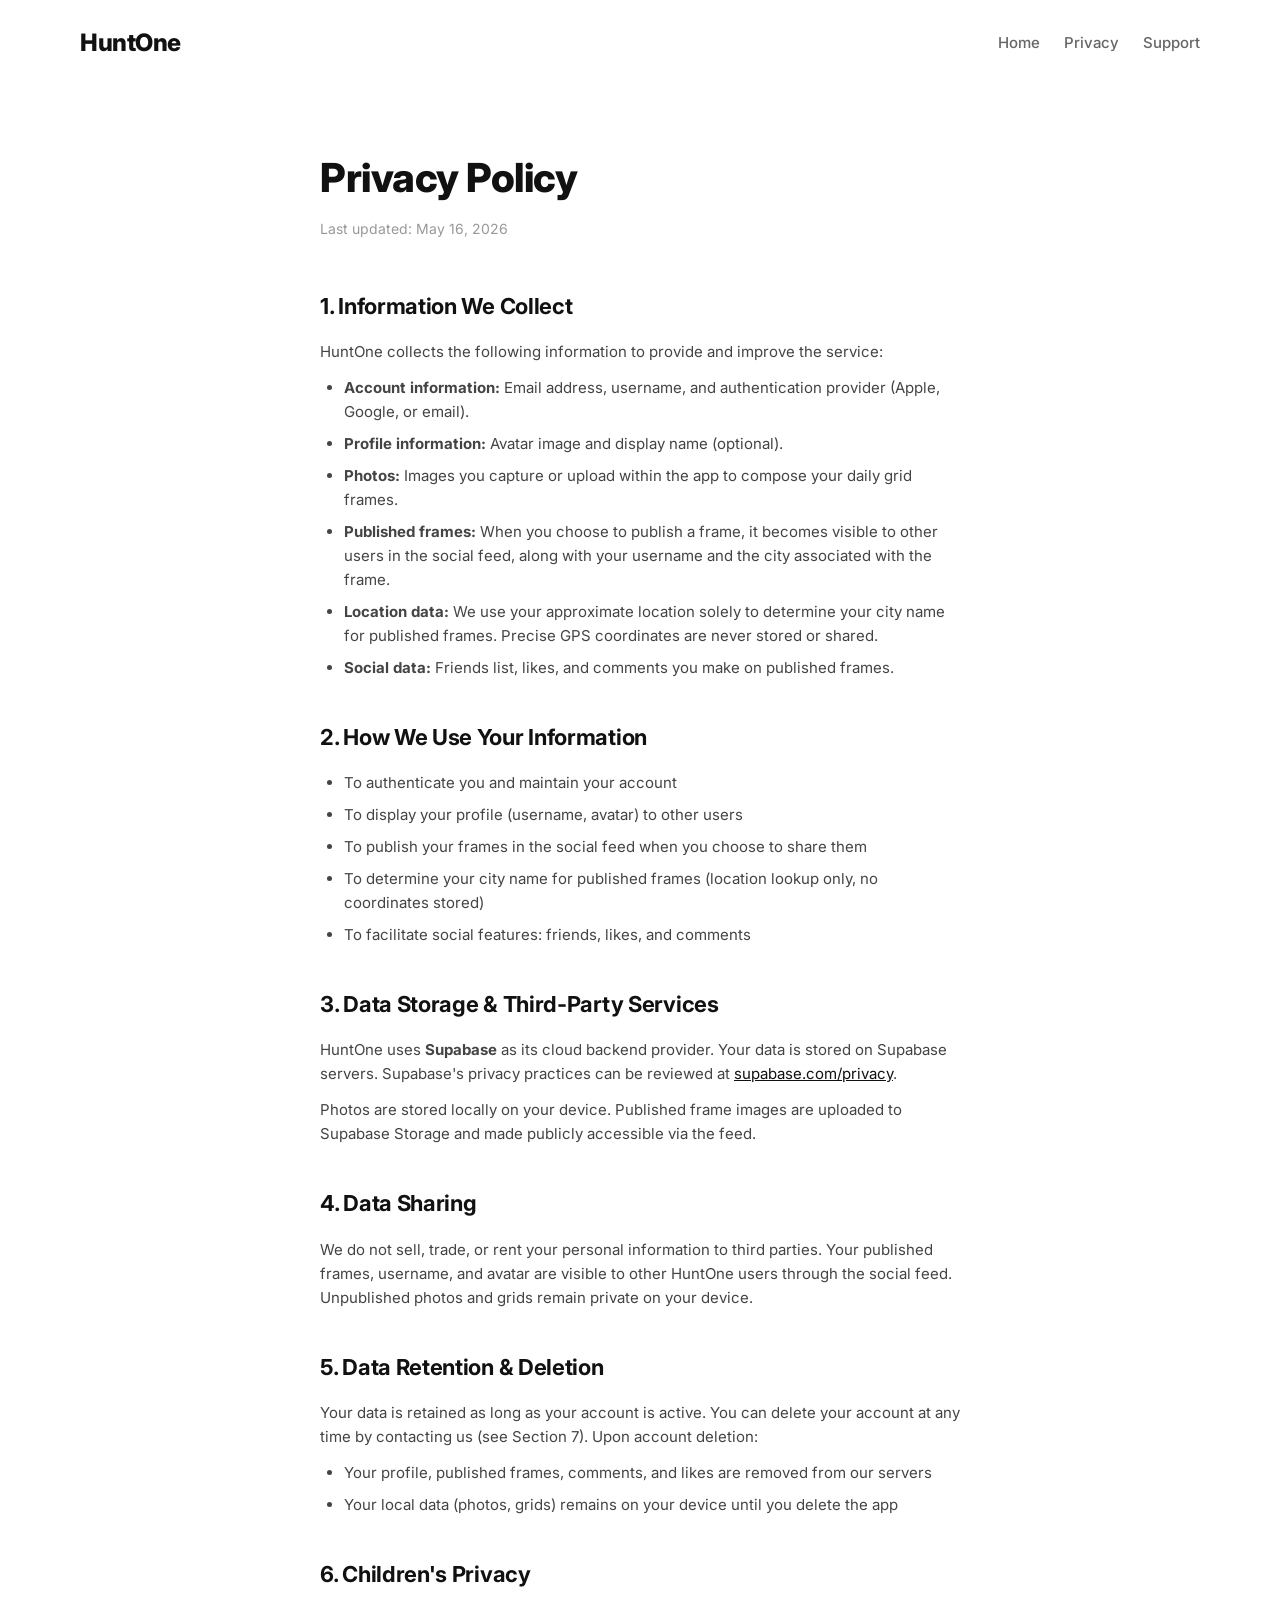
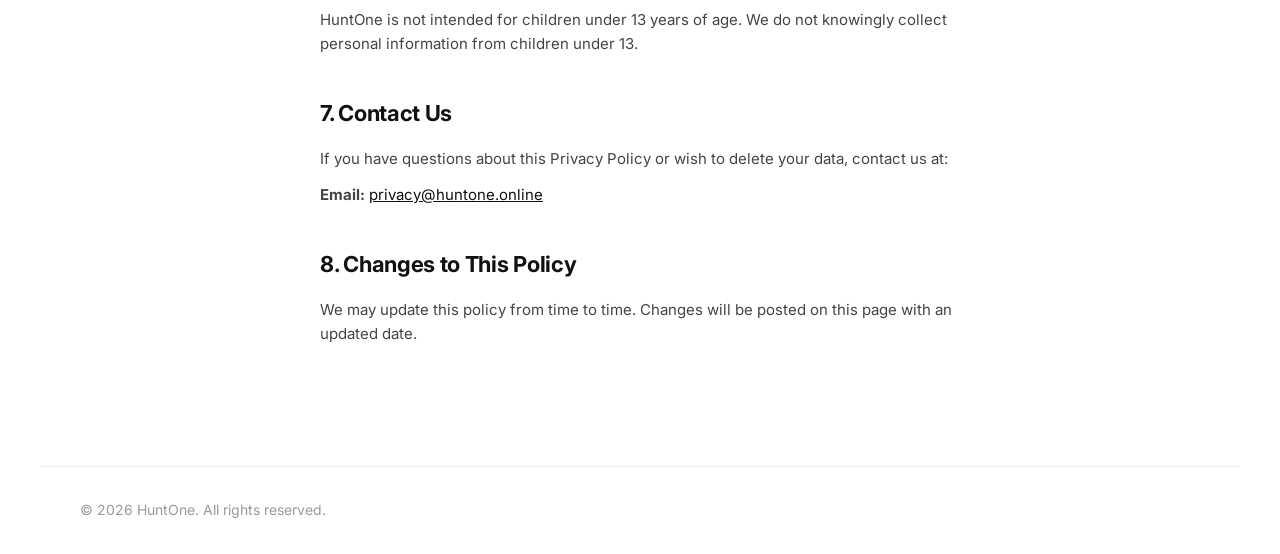
==== privacy.html @ af9b0dea "Initial website: landing page, privacy policy, support pages" ====
<!DOCTYPE html>
<html lang="en">
<head>
    <meta charset="UTF-8">
    <meta name="viewport" content="width=device-width, initial-scale=1.0">
    <title>Privacy Policy — HuntOne</title>
    <meta name="description" content="HuntOne privacy policy. Learn how we handle your data.">
    <link rel="stylesheet" href="style.css">
    <link href="https://fonts.googleapis.com/css2?family=Inter:wght@400;500;600;700;800&display=swap" rel="stylesheet">
</head>
<body>
    <nav>
        <a href="/" class="logo">HuntOne</a>
        <div class="nav-links">
            <a href="/">Home</a>
            <a href="/privacy">Privacy</a>
            <a href="/support">Support</a>
        </div>
    </nav>

    <main class="legal-page">
        <h1>Privacy Policy</h1>
        <p class="last-updated">Last updated: May 16, 2026</p>

        <section>
            <h2>1. Information We Collect</h2>
            <p>HuntOne collects the following information to provide and improve the service:</p>
            <ul>
                <li><strong>Account information:</strong> Email address, username, and authentication provider (Apple, Google, or email).</li>
                <li><strong>Profile information:</strong> Avatar image and display name (optional).</li>
                <li><strong>Photos:</strong> Images you capture or upload within the app to compose your daily grid frames.</li>
                <li><strong>Published frames:</strong> When you choose to publish a frame, it becomes visible to other users in the social feed, along with your username and the city associated with the frame.</li>
                <li><strong>Location data:</strong> We use your approximate location solely to determine your city name for published frames. Precise GPS coordinates are never stored or shared.</li>
                <li><strong>Social data:</strong> Friends list, likes, and comments you make on published frames.</li>
            </ul>
        </section>

        <section>
            <h2>2. How We Use Your Information</h2>
            <ul>
                <li>To authenticate you and maintain your account</li>
                <li>To display your profile (username, avatar) to other users</li>
                <li>To publish your frames in the social feed when you choose to share them</li>
                <li>To determine your city name for published frames (location lookup only, no coordinates stored)</li>
                <li>To facilitate social features: friends, likes, and comments</li>
            </ul>
        </section>

        <section>
            <h2>3. Data Storage & Third-Party Services</h2>
            <p>HuntOne uses <strong>Supabase</strong> as its cloud backend provider. Your data is stored on Supabase servers. Supabase's privacy practices can be reviewed at <a href="https://supabase.com/privacy" target="_blank" rel="noopener">supabase.com/privacy</a>.</p>
            <p>Photos are stored locally on your device. Published frame images are uploaded to Supabase Storage and made publicly accessible via the feed.</p>
        </section>

        <section>
            <h2>4. Data Sharing</h2>
            <p>We do not sell, trade, or rent your personal information to third parties. Your published frames, username, and avatar are visible to other HuntOne users through the social feed. Unpublished photos and grids remain private on your device.</p>
        </section>

        <section>
            <h2>5. Data Retention & Deletion</h2>
            <p>Your data is retained as long as your account is active. You can delete your account at any time by contacting us (see Section 7). Upon account deletion:</p>
            <ul>
                <li>Your profile, published frames, comments, and likes are removed from our servers</li>
                <li>Your local data (photos, grids) remains on your device until you delete the app</li>
            </ul>
        </section>

        <section>
            <h2>6. Children's Privacy</h2>
            <p>HuntOne is not intended for children under 13 years of age. We do not knowingly collect personal information from children under 13.</p>
        </section>

        <section>
            <h2>7. Contact Us</h2>
            <p>If you have questions about this Privacy Policy or wish to delete your data, contact us at:</p>
            <p><strong>Email:</strong> <a href="mailto:privacy@huntone.online">privacy@huntone.online</a></p>
        </section>

        <section>
            <h2>8. Changes to This Policy</h2>
            <p>We may update this policy from time to time. Changes will be posted on this page with an updated date.</p>
        </section>
    </main>

    <footer>
        <p>&copy; 2026 HuntOne. All rights reserved.</p>
    </footer>
</body>
</html>
---- style.css ----
* {
    margin: 0;
    padding: 0;
    box-sizing: border-box;
}

body {
    font-family: 'Inter', -apple-system, BlinkMacSystemFont, 'Segoe UI', sans-serif;
    color: #111;
    background: #fff;
    line-height: 1.6;
    -webkit-font-smoothing: antialiased;
}

/* ── Nav ─────────────────────────────── */

nav {
    display: flex;
    justify-content: space-between;
    align-items: center;
    padding: 24px 40px;
    max-width: 1200px;
    margin: 0 auto;
}

.logo {
    font-size: 24px;
    font-weight: 800;
    color: #111;
    text-decoration: none;
    letter-spacing: -0.5px;
}

.nav-links {
    display: flex;
    gap: 24px;
}

.nav-links a {
    color: #666;
    text-decoration: none;
    font-size: 15px;
    font-weight: 500;
    transition: color .15s;
}

.nav-links a:hover {
    color: #111;
}

/* ── Hero ─────────────────────────────── */

.hero {
    padding: 60px 40px 80px;
    max-width: 1200px;
    margin: 0 auto;
}

.hero-grid {
    display: grid;
    grid-template-columns: 1fr 1fr;
    gap: 60px;
    align-items: center;
}

.hero-content h1 {
    font-size: 56px;
    font-weight: 800;
    line-height: 1.1;
    letter-spacing: -1.5px;
    margin-bottom: 24px;
}

.gradient-text {
    background: linear-gradient(135deg, #E63946, #F4A261, #2A9D8F, #264653, #9B5DE5);
    background-size: 300% 300%;
    -webkit-background-clip: text;
    -webkit-text-fill-color: transparent;
    background-clip: text;
    animation: gradient-shift 6s ease infinite;
}

@keyframes gradient-shift {
    0%, 100% { background-position: 0% 50%; }
    50% { background-position: 100% 50%; }
}

.hero-subtitle {
    font-size: 18px;
    color: #555;
    max-width: 440px;
    margin-bottom: 32px;
    line-height: 1.7;
}

.hero-buttons {
    display: flex;
    gap: 16px;
}

.appstore-btn {
    display: inline-flex;
    align-items: center;
    gap: 10px;
    background: #111;
    color: #fff;
    padding: 14px 28px;
    border-radius: 12px;
    text-decoration: none;
    font-weight: 600;
    font-size: 15px;
    transition: background .2s, transform .2s;
}

.appstore-btn:hover {
    background: #333;
    transform: translateY(-1px);
}

/* ── Phone Mock ────────────────────────── */

.hero-visual {
    display: flex;
    justify-content: center;
}

.phone-frame {
    background: #111;
    border-radius: 40px;
    padding: 12px;
    box-shadow: 0 30px 60px rgba(0, 0, 0, .15);
}

.phone-screen {
    background: #fff;
    border-radius: 30px;
    padding: 32px 24px;
    width: 260px;
    aspect-ratio: 9 / 16;
    display: flex;
    flex-direction: column;
    align-items: center;
    justify-content: center;
}

.mock-grid {
    display: grid;
    grid-template-columns: repeat(3, 1fr);
    grid-template-rows: repeat(3, 1fr);
    gap: 2px;
    width: 180px;
    height: 240px;
    border-radius: 6px;
    overflow: hidden;
    margin-bottom: 16px;
}

.mock-tile {
    border-radius: 2px;
}

.mock-label {
    font-family: 'Inter', sans-serif;
    font-weight: 700;
    font-size: 14px;
    color: #E63946;
    letter-spacing: 1px;
}

/* ── How it Works ──────────────────────── */

.how-it-works {
    background: #f8f8f8;
    padding: 80px 40px;
}

.how-it-works h2,
.features h2,
.cta h2 {
    text-align: center;
    font-size: 36px;
    font-weight: 800;
    letter-spacing: -0.5px;
    margin-bottom: 56px;
}

.steps {
    display: grid;
    grid-template-columns: repeat(4, 1fr);
    gap: 32px;
    max-width: 1200px;
    margin: 0 auto;
}

.step {
    text-align: center;
}

.step-number {
    width: 48px;
    height: 48px;
    border-radius: 50%;
    background: #111;
    color: #fff;
    display: flex;
    align-items: center;
    justify-content: center;
    font-size: 20px;
    font-weight: 700;
    margin: 0 auto 20px;
}

.step h3 {
    font-size: 18px;
    font-weight: 700;
    margin-bottom: 10px;
}

.step p {
    font-size: 14px;
    color: #555;
    line-height: 1.6;
}

/* ── Features ──────────────────────────── */

.features {
    padding: 80px 40px;
    max-width: 1200px;
    margin: 0 auto;
}

.feature-list {
    display: grid;
    grid-template-columns: repeat(3, 1fr);
    gap: 40px 48px;
}

.feature {
    display: flex;
    gap: 20px;
    align-items: flex-start;
}

.feature-icon {
    font-size: 28px;
    flex-shrink: 0;
    margin-top: 2px;
}

.feature h4 {
    font-size: 16px;
    font-weight: 700;
    margin-bottom: 6px;
}

.feature p {
    font-size: 14px;
    color: #555;
}

/* ── CTA ───────────────────────────────── */

.cta {
    background: #f8f8f8;
    padding: 80px 40px;
    text-align: center;
}

.cta p {
    color: #555;
    margin-bottom: 32px;
    font-size: 16px;
}

/* ── Footer ────────────────────────────── */

footer {
    display: flex;
    justify-content: space-between;
    align-items: center;
    padding: 32px 40px;
    max-width: 1200px;
    margin: 0 auto;
    border-top: 1px solid #eee;
    font-size: 14px;
    color: #999;
}

.footer-links {
    display: flex;
    gap: 24px;
}

.footer-links a {
    color: #666;
    text-decoration: none;
    font-size: 14px;
}

.footer-links a:hover {
    color: #111;
}

/* ── Legal Pages ───────────────────────── */

.legal-page {
    max-width: 720px;
    margin: 0 auto;
    padding: 60px 40px 80px;
}

.legal-page h1 {
    font-size: 40px;
    font-weight: 800;
    letter-spacing: -0.5px;
    margin-bottom: 8px;
}

.legal-page .last-updated {
    color: #999;
    margin-bottom: 48px;
    font-size: 14px;
}

.legal-page section {
    margin-bottom: 40px;
}

.legal-page h2 {
    font-size: 22px;
    font-weight: 700;
    margin-bottom: 16px;
    letter-spacing: -0.3px;
}

.legal-page h3 {
    font-size: 17px;
    font-weight: 600;
    margin-top: 24px;
    margin-bottom: 10px;
}

.legal-page p {
    font-size: 15px;
    color: #444;
    margin-bottom: 12px;
}

.legal-page ul {
    padding-left: 24px;
    margin-bottom: 12px;
}

.legal-page li {
    font-size: 15px;
    color: #444;
    margin-bottom: 8px;
}

.legal-page a {
    color: #111;
    text-decoration: underline;
}

/* ── Responsive ────────────────────────── */

@media (max-width: 900px) {
    .hero-grid {
        grid-template-columns: 1fr;
        gap: 40px;
    }

    .hero-visual {
        order: -1;
    }

    .hero-content h1 {
        font-size: 40px;
    }

    .steps {
        grid-template-columns: repeat(2, 1fr);
    }

    .feature-list {
        grid-template-columns: 1fr 1fr;
    }

    .phone-frame {
        padding: 10px;
    }

    .phone-screen {
        width: 200px;
        padding: 24px 16px;
    }

    .mock-grid {
        width: 140px;
        height: 186px;
    }
}

@media (max-width: 600px) {
    nav {
        padding: 20px 24px;
    }

    .hero {
        padding: 40px 24px 60px;
    }

    .hero-content h1 {
        font-size: 32px;
    }

    .how-it-works,
    .features,
    .cta {
        padding: 60px 24px;
    }

    .how-it-works h2,
    .features h2,
    .cta h2 {
        font-size: 28px;
    }

    .steps {
        grid-template-columns: 1fr;
    }

    .feature-list {
        grid-template-columns: 1fr;
    }

    .legal-page {
        padding: 40px 24px 60px;
    }

    .legal-page h1 {
        font-size: 32px;
    }

    footer {
        flex-direction: column;
        gap: 16px;
        text-align: center;
        padding: 24px;
    }
}
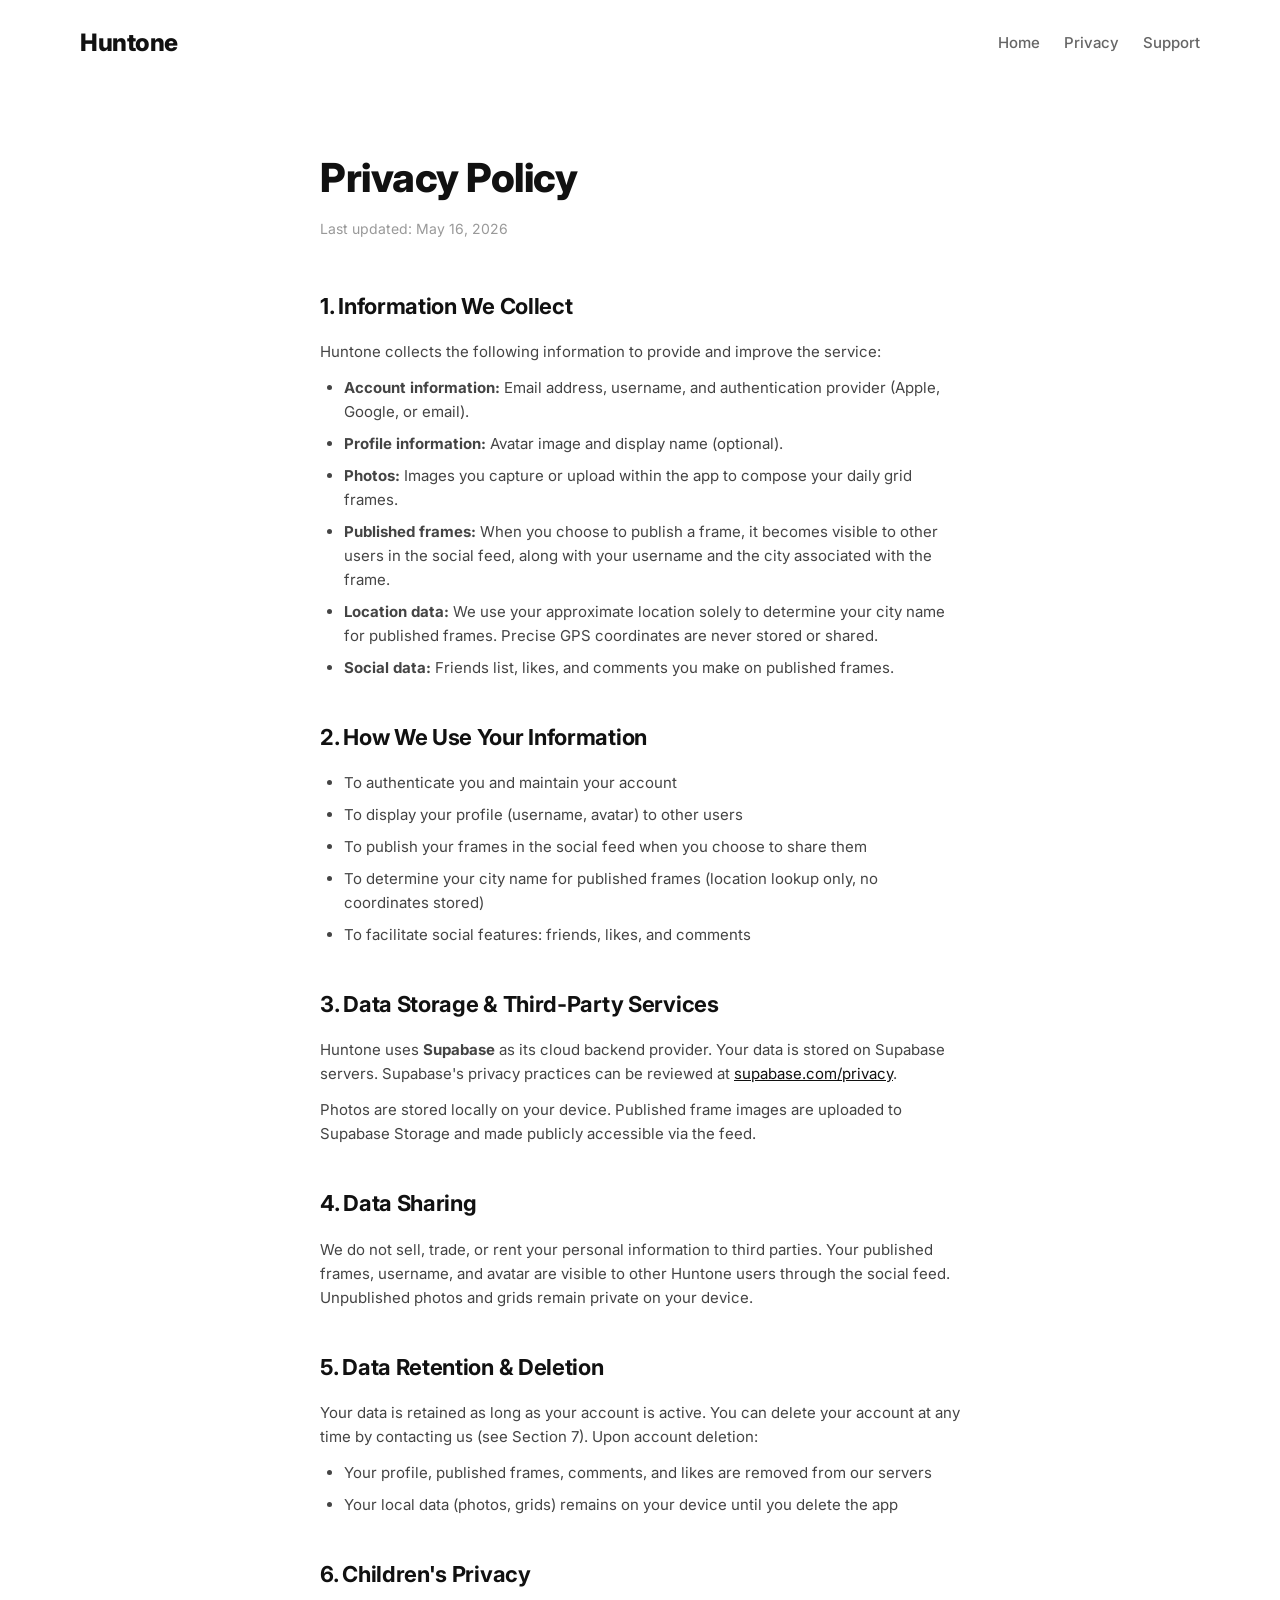
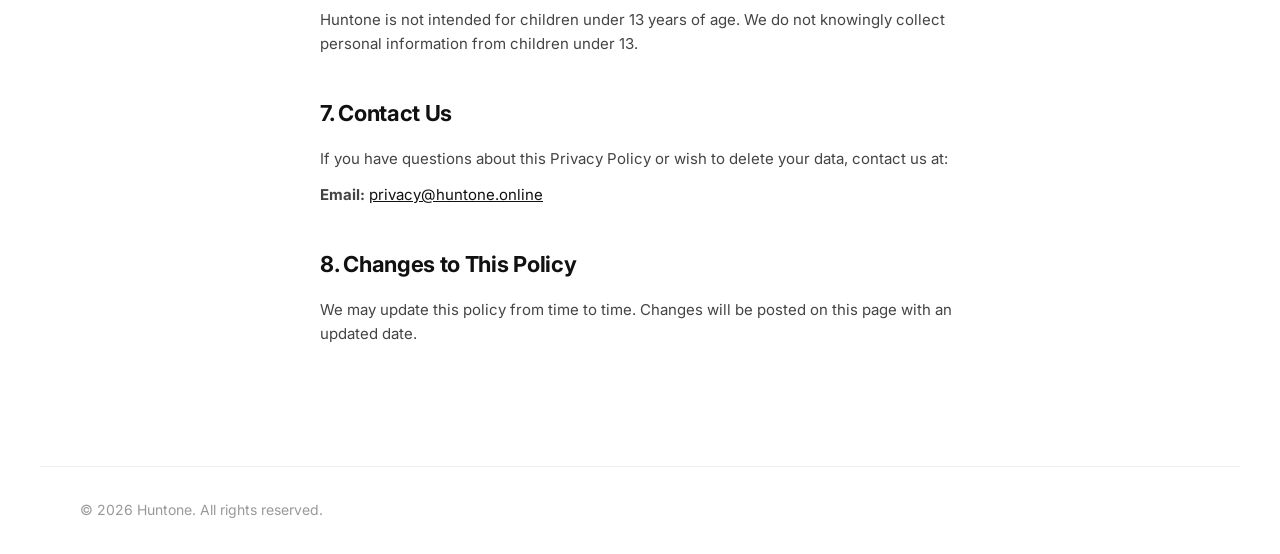
==== commit 4006e8b1: "Fix branding to Huntone, add real screenshots, screenshot carousel" ====
--- a/privacy.html
+++ b/privacy.html
@@ -3,14 +3,14 @@
 <head>
     <meta charset="UTF-8">
     <meta name="viewport" content="width=device-width, initial-scale=1.0">
-    <title>Privacy Policy — HuntOne</title>
-    <meta name="description" content="HuntOne privacy policy. Learn how we handle your data.">
+    <title>Privacy Policy — Huntone</title>
+    <meta name="description" content="Huntone privacy policy. Learn how we handle your data.">
     <link rel="stylesheet" href="style.css">
     <link href="https://fonts.googleapis.com/css2?family=Inter:wght@400;500;600;700;800&display=swap" rel="stylesheet">
 </head>
 <body>
     <nav>
-        <a href="/" class="logo">HuntOne</a>
+        <a href="/" class="logo">Huntone</a>
         <div class="nav-links">
             <a href="/">Home</a>
             <a href="/privacy">Privacy</a>
@@ -24,7 +24,7 @@
 
         <section>
             <h2>1. Information We Collect</h2>
-            <p>HuntOne collects the following information to provide and improve the service:</p>
+            <p>Huntone collects the following information to provide and improve the service:</p>
             <ul>
                 <li><strong>Account information:</strong> Email address, username, and authentication provider (Apple, Google, or email).</li>
                 <li><strong>Profile information:</strong> Avatar image and display name (optional).</li>
@@ -48,13 +48,13 @@
 
         <section>
             <h2>3. Data Storage & Third-Party Services</h2>
-            <p>HuntOne uses <strong>Supabase</strong> as its cloud backend provider. Your data is stored on Supabase servers. Supabase's privacy practices can be reviewed at <a href="https://supabase.com/privacy" target="_blank" rel="noopener">supabase.com/privacy</a>.</p>
+            <p>Huntone uses <strong>Supabase</strong> as its cloud backend provider. Your data is stored on Supabase servers. Supabase's privacy practices can be reviewed at <a href="https://supabase.com/privacy" target="_blank" rel="noopener">supabase.com/privacy</a>.</p>
             <p>Photos are stored locally on your device. Published frame images are uploaded to Supabase Storage and made publicly accessible via the feed.</p>
         </section>
 
         <section>
             <h2>4. Data Sharing</h2>
-            <p>We do not sell, trade, or rent your personal information to third parties. Your published frames, username, and avatar are visible to other HuntOne users through the social feed. Unpublished photos and grids remain private on your device.</p>
+            <p>We do not sell, trade, or rent your personal information to third parties. Your published frames, username, and avatar are visible to other Huntone users through the social feed. Unpublished photos and grids remain private on your device.</p>
         </section>
 
         <section>
@@ -68,7 +68,7 @@
 
         <section>
             <h2>6. Children's Privacy</h2>
-            <p>HuntOne is not intended for children under 13 years of age. We do not knowingly collect personal information from children under 13.</p>
+            <p>Huntone is not intended for children under 13 years of age. We do not knowingly collect personal information from children under 13.</p>
         </section>
 
         <section>
@@ -84,7 +84,7 @@
     </main>
 
     <footer>
-        <p>&copy; 2026 HuntOne. All rights reserved.</p>
+        <p>&copy; 2026 Huntone. All rights reserved.</p>
     </footer>
 </body>
 </html>
--- a/style.css
+++ b/style.css
@@ -127,44 +127,55 @@
 .phone-frame {
     background: #111;
     border-radius: 40px;
-    padding: 12px;
+    padding: 10px;
     box-shadow: 0 30px 60px rgba(0, 0, 0, .15);
-}
-
-.phone-screen {
-    background: #fff;
-    border-radius: 30px;
-    padding: 32px 24px;
-    width: 260px;
-    aspect-ratio: 9 / 16;
-    display: flex;
-    flex-direction: column;
-    align-items: center;
-    justify-content: center;
-}
-
-.mock-grid {
-    display: grid;
-    grid-template-columns: repeat(3, 1fr);
-    grid-template-rows: repeat(3, 1fr);
-    gap: 2px;
-    width: 180px;
-    height: 240px;
-    border-radius: 6px;
-    overflow: hidden;
-    margin-bottom: 16px;
-}
-
-.mock-tile {
-    border-radius: 2px;
-}
-
-.mock-label {
-    font-family: 'Inter', sans-serif;
-    font-weight: 700;
-    font-size: 14px;
-    color: #E63946;
-    letter-spacing: 1px;
+    width: 280px;
+}
+
+.phone-screenshot {
+    display: block;
+    width: 100%;
+    border-radius: 32px;
+}
+
+/* ── Screenshots Carousel ──────────────── */
+
+    .screenshots {
+        padding: 60px 24px;
+    }
+
+    .screenshot-item {
+        width: 200px;
+    }
+
+.screenshots h2 {
+    text-align: center;
+    font-size: 36px;
+    font-weight: 800;
+    letter-spacing: -0.5px;
+    margin-bottom: 56px;
+}
+
+.screenshot-carousel {
+    display: flex;
+    gap: 24px;
+    overflow-x: auto;
+    -webkit-overflow-scrolling: touch;
+    scroll-snap-type: x mandatory;
+    padding-bottom: 16px;
+}
+
+.screenshot-item {
+    flex-shrink: 0;
+    scroll-snap-align: start;
+    width: 240px;
+}
+
+.screenshot-item img {
+    display: block;
+    width: 100%;
+    border-radius: 16px;
+    box-shadow: 0 8px 30px rgba(0, 0, 0, .1);
 }
 
 /* ── How it Works ──────────────────────── */
@@ -388,17 +399,13 @@
     }
 
     .phone-frame {
-        padding: 10px;
-    }
-
-    .phone-screen {
-        width: 200px;
-        padding: 24px 16px;
-    }
-
-    .mock-grid {
-        width: 140px;
-        height: 186px;
+        width: 220px;
+        padding: 8px;
+        border-radius: 32px;
+    }
+
+    .phone-screenshot {
+        border-radius: 26px;
     }
 }
 
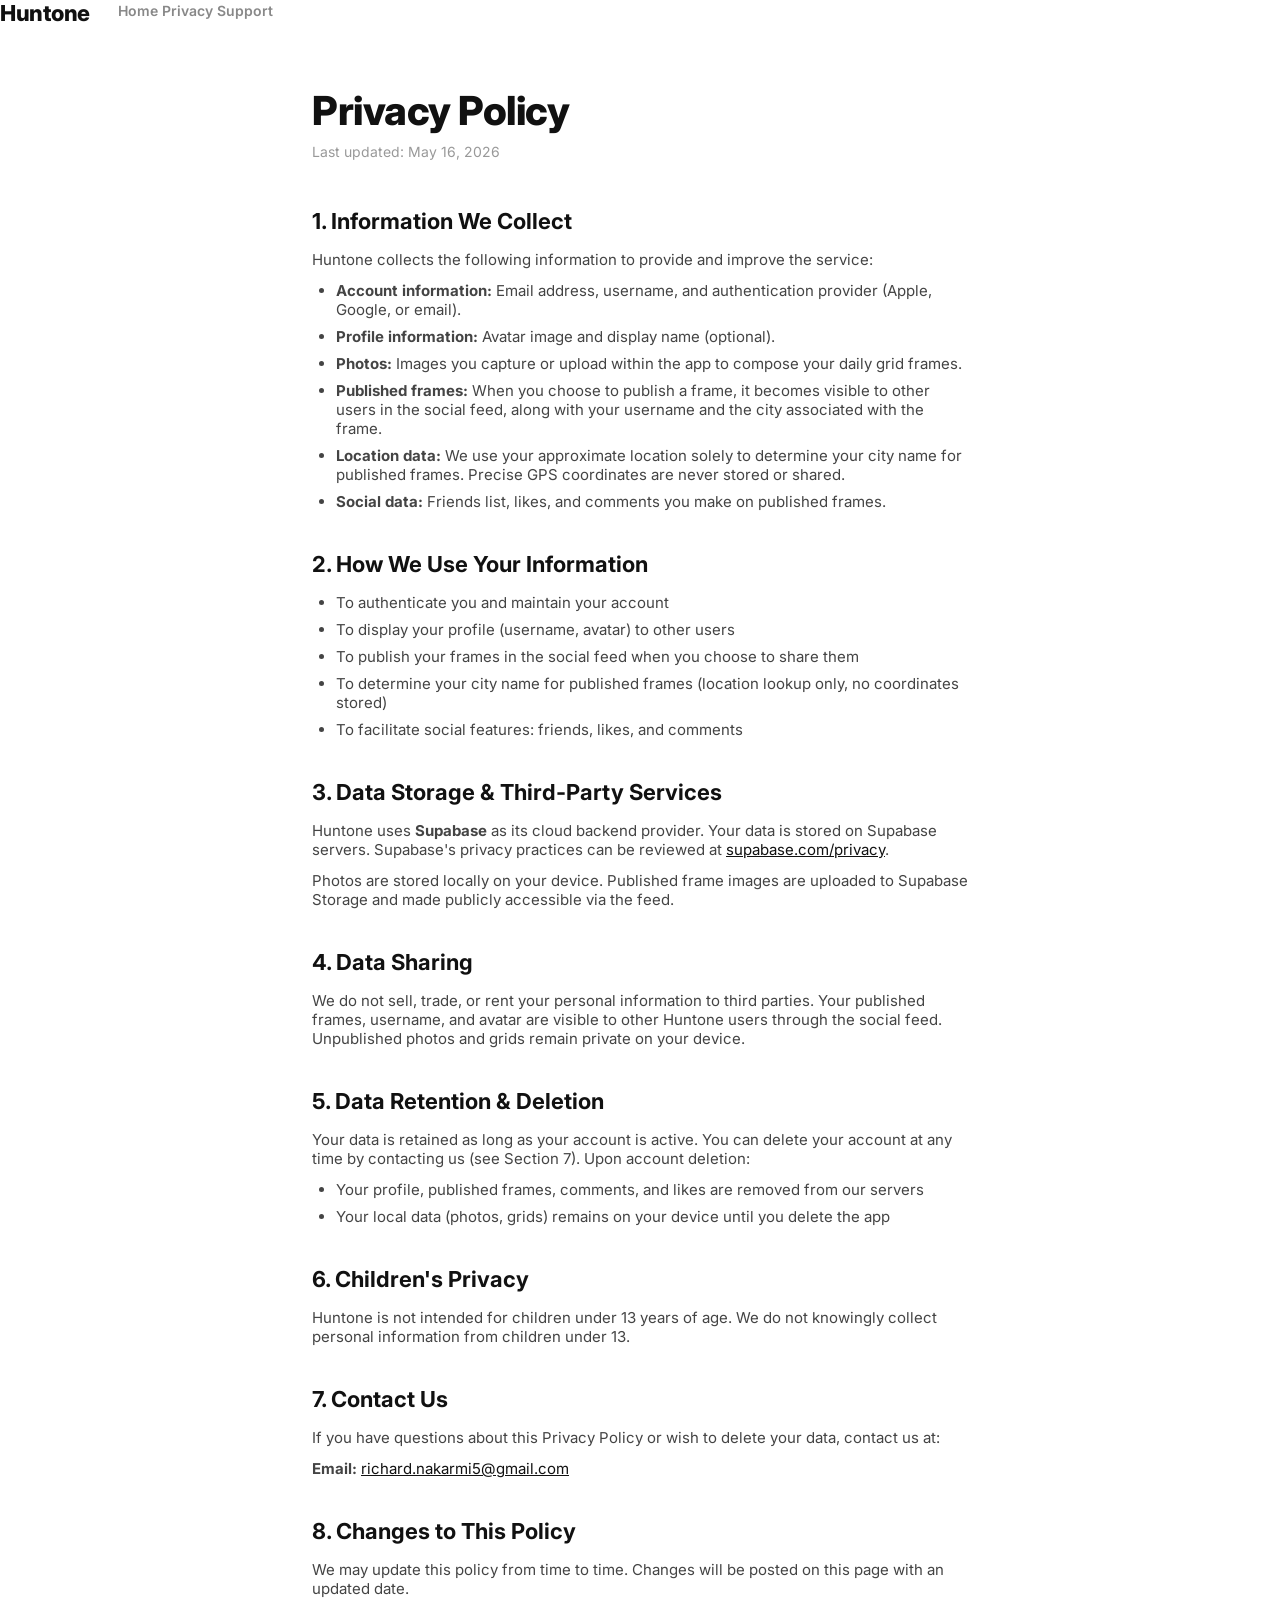
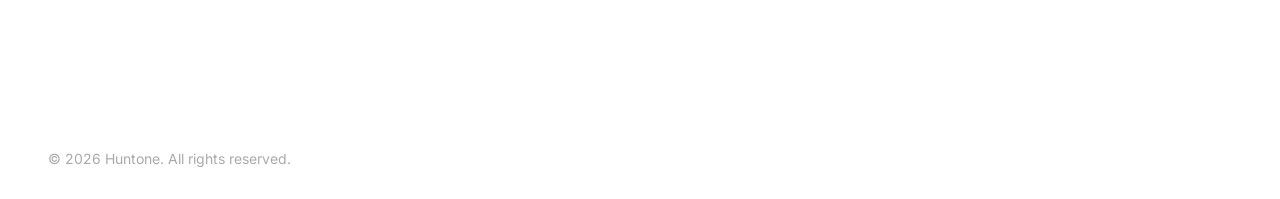
==== commit ceb63fbb: "Update support email to richard.nakarmi5@gmail.com" ====
--- a/privacy.html
+++ b/privacy.html
@@ -74,7 +74,7 @@
         <section>
             <h2>7. Contact Us</h2>
             <p>If you have questions about this Privacy Policy or wish to delete your data, contact us at:</p>
-            <p><strong>Email:</strong> <a href="mailto:privacy@huntone.online">privacy@huntone.online</a></p>
+            <p><strong>Email:</strong> <a href="mailto:richard.nakarmi5@gmail.com">richard.nakarmi5@gmail.com</a></p>
         </section>
 
         <section>
--- a/style.css
+++ b/style.css
@@ -1,459 +1,227 @@
-* {
-    margin: 0;
-    padding: 0;
-    box-sizing: border-box;
-}
+* { margin: 0; padding: 0; box-sizing: border-box; }
 
 body {
-    font-family: 'Inter', -apple-system, BlinkMacSystemFont, 'Segoe UI', sans-serif;
+    font-family: 'Inter', -apple-system, BlinkMacSystemFont, sans-serif;
     color: #111;
     background: #fff;
-    line-height: 1.6;
     -webkit-font-smoothing: antialiased;
 }
 
-/* ── Nav ─────────────────────────────── */
-
-nav {
+/* ── Header ────────────────────────── */
+
+header {
     display: flex;
     justify-content: space-between;
     align-items: center;
-    padding: 24px 40px;
-    max-width: 1200px;
+    padding: 28px 48px;
+    max-width: 1300px;
     margin: 0 auto;
 }
 
 .logo {
-    font-size: 24px;
+    font-size: 22px;
     font-weight: 800;
     color: #111;
     text-decoration: none;
     letter-spacing: -0.5px;
 }
 
-.nav-links {
-    display: flex;
-    gap: 24px;
-}
-
-.nav-links a {
-    color: #666;
+nav { display: flex; gap: 28px; }
+
+nav a {
+    color: #888;
     text-decoration: none;
-    font-size: 15px;
-    font-weight: 500;
+    font-size: 14px;
+    font-weight: 600;
     transition: color .15s;
 }
-
-.nav-links a:hover {
-    color: #111;
-}
-
-/* ── Hero ─────────────────────────────── */
+nav a:hover { color: #111; }
+
+/* ── Hero ───────────────────────────── */
 
 .hero {
-    padding: 60px 40px 80px;
-    max-width: 1200px;
-    margin: 0 auto;
-}
-
-.hero-grid {
-    display: grid;
-    grid-template-columns: 1fr 1fr;
-    gap: 60px;
-    align-items: center;
-}
-
-.hero-content h1 {
-    font-size: 56px;
-    font-weight: 800;
-    line-height: 1.1;
-    letter-spacing: -1.5px;
+    text-align: center;
+    padding: 80px 32px 120px;
+    max-width: 720px;
+    margin: 0 auto;
+}
+
+.hero h1 {
+    font-size: clamp(40px, 8vw, 76px);
+    font-weight: 900;
+    line-height: 1.04;
+    letter-spacing: -2.5px;
     margin-bottom: 24px;
 }
 
 .gradient-text {
-    background: linear-gradient(135deg, #E63946, #F4A261, #2A9D8F, #264653, #9B5DE5);
+    background: linear-gradient(135deg, #E63946, #F4A261, #E9C46A, #2A9D8F, #264653, #9B5DE5, #F15BB5);
     background-size: 300% 300%;
     -webkit-background-clip: text;
     -webkit-text-fill-color: transparent;
     background-clip: text;
-    animation: gradient-shift 6s ease infinite;
-}
-
-@keyframes gradient-shift {
+    animation: shift 8s ease infinite;
+}
+@keyframes shift {
     0%, 100% { background-position: 0% 50%; }
     50% { background-position: 100% 50%; }
 }
 
-.hero-subtitle {
-    font-size: 18px;
-    color: #555;
-    max-width: 440px;
-    margin-bottom: 32px;
-    line-height: 1.7;
-}
-
-.hero-buttons {
-    display: flex;
-    gap: 16px;
-}
-
-.appstore-btn {
-    display: inline-flex;
-    align-items: center;
-    gap: 10px;
+.hero p {
+    font-size: 20px;
+    color: #666;
+    margin-bottom: 40px;
+}
+
+/* ── Buttons ────────────────────────── */
+
+.pill {
+    display: inline-block;
     background: #111;
     color: #fff;
-    padding: 14px 28px;
-    border-radius: 12px;
+    padding: 18px 36px;
+    border-radius: 999px;
     text-decoration: none;
-    font-weight: 600;
-    font-size: 15px;
+    font-weight: 700;
+    font-size: 17px;
+    letter-spacing: -0.3px;
     transition: background .2s, transform .2s;
 }
-
-.appstore-btn:hover {
+.pill:hover {
     background: #333;
-    transform: translateY(-1px);
-}
-
-/* ── Phone Mock ────────────────────────── */
-
-.hero-visual {
+    transform: scale(1.03);
+}
+
+/* ── Screenshot Blocks ──────────────── */
+
+.shot-block {
     display: flex;
-    justify-content: center;
-}
-
-.phone-frame {
-    background: #111;
-    border-radius: 40px;
-    padding: 10px;
-    box-shadow: 0 30px 60px rgba(0, 0, 0, .15);
-    width: 280px;
-}
-
-.phone-screenshot {
+    flex-direction: column;
+    align-items: center;
+    padding: 80px 32px;
+    gap: 40px;
+}
+.shot-block.alt {
+    background: #fafafa;
+}
+
+.shot-wrap {
+    position: relative;
+    width: min(85vw, 420px);
+}
+
+.shot-wrap img {
     display: block;
     width: 100%;
-    border-radius: 32px;
-}
-
-/* ── Screenshots Carousel ──────────────── */
-
-    .screenshots {
-        padding: 60px 24px;
-    }
-
-    .screenshot-item {
-        width: 200px;
-    }
-
-.screenshots h2 {
+    border-radius: 40px;
+    box-shadow: 0 40px 80px rgba(0,0,0,.10), 0 8px 24px rgba(0,0,0,.06);
+    transition: transform .3s;
+}
+.shot-wrap:hover img {
+    transform: scale(1.02);
+}
+
+.shot-label {
     text-align: center;
-    font-size: 36px;
+    max-width: 480px;
+}
+
+.shot-label em {
+    display: block;
+    font-style: normal;
+    font-size: 12px;
     font-weight: 800;
-    letter-spacing: -0.5px;
-    margin-bottom: 56px;
-}
-
-.screenshot-carousel {
-    display: flex;
-    gap: 24px;
-    overflow-x: auto;
-    -webkit-overflow-scrolling: touch;
-    scroll-snap-type: x mandatory;
-    padding-bottom: 16px;
-}
-
-.screenshot-item {
-    flex-shrink: 0;
-    scroll-snap-align: start;
-    width: 240px;
-}
-
-.screenshot-item img {
-    display: block;
-    width: 100%;
-    border-radius: 16px;
-    box-shadow: 0 8px 30px rgba(0, 0, 0, .1);
-}
-
-/* ── How it Works ──────────────────────── */
-
-.how-it-works {
-    background: #f8f8f8;
-    padding: 80px 40px;
-}
-
-.how-it-works h2,
-.features h2,
+    letter-spacing: 3px;
+    color: #bbb;
+    margin-bottom: 8px;
+}
+
+.shot-label h2 {
+    font-size: clamp(36px, 6vw, 56px);
+    font-weight: 900;
+    letter-spacing: -2px;
+    margin-bottom: 12px;
+}
+
+.shot-label p {
+    font-size: 17px;
+    color: #555;
+    line-height: 1.7;
+}
+
+/* ── CTA ────────────────────────────── */
+
+.cta {
+    text-align: center;
+    padding: 100px 32px 120px;
+    background: #fafafa;
+}
 .cta h2 {
-    text-align: center;
-    font-size: 36px;
-    font-weight: 800;
-    letter-spacing: -0.5px;
-    margin-bottom: 56px;
-}
-
-.steps {
-    display: grid;
-    grid-template-columns: repeat(4, 1fr);
-    gap: 32px;
-    max-width: 1200px;
-    margin: 0 auto;
-}
-
-.step {
-    text-align: center;
-}
-
-.step-number {
-    width: 48px;
-    height: 48px;
-    border-radius: 50%;
-    background: #111;
-    color: #fff;
-    display: flex;
-    align-items: center;
-    justify-content: center;
-    font-size: 20px;
-    font-weight: 700;
-    margin: 0 auto 20px;
-}
-
-.step h3 {
-    font-size: 18px;
-    font-weight: 700;
-    margin-bottom: 10px;
-}
-
-.step p {
-    font-size: 14px;
-    color: #555;
-    line-height: 1.6;
-}
-
-/* ── Features ──────────────────────────── */
-
-.features {
-    padding: 80px 40px;
-    max-width: 1200px;
-    margin: 0 auto;
-}
-
-.feature-list {
-    display: grid;
-    grid-template-columns: repeat(3, 1fr);
-    gap: 40px 48px;
-}
-
-.feature {
-    display: flex;
-    gap: 20px;
-    align-items: flex-start;
-}
-
-.feature-icon {
-    font-size: 28px;
-    flex-shrink: 0;
-    margin-top: 2px;
-}
-
-.feature h4 {
-    font-size: 16px;
-    font-weight: 700;
-    margin-bottom: 6px;
-}
-
-.feature p {
-    font-size: 14px;
-    color: #555;
-}
-
-/* ── CTA ───────────────────────────────── */
-
-.cta {
-    background: #f8f8f8;
-    padding: 80px 40px;
-    text-align: center;
-}
-
-.cta p {
-    color: #555;
-    margin-bottom: 32px;
-    font-size: 16px;
-}
-
-/* ── Footer ────────────────────────────── */
+    font-size: clamp(32px, 6vw, 48px);
+    font-weight: 900;
+    letter-spacing: -1.5px;
+    margin-bottom: 36px;
+}
+
+/* ── Footer ─────────────────────────── */
 
 footer {
     display: flex;
     justify-content: space-between;
     align-items: center;
-    padding: 32px 40px;
-    max-width: 1200px;
-    margin: 0 auto;
-    border-top: 1px solid #eee;
+    padding: 32px 48px;
+    max-width: 1300px;
+    margin: 0 auto;
     font-size: 14px;
-    color: #999;
-}
-
-.footer-links {
-    display: flex;
-    gap: 24px;
-}
-
-.footer-links a {
-    color: #666;
-    text-decoration: none;
-    font-size: 14px;
-}
-
-.footer-links a:hover {
-    color: #111;
-}
-
-/* ── Legal Pages ───────────────────────── */
+    color: #aaa;
+}
+footer a { color: #888; text-decoration: none; }
+footer a:hover { color: #111; }
+
+/* ── Legal pages ────────────────────── */
 
 .legal-page {
     max-width: 720px;
     margin: 0 auto;
-    padding: 60px 40px 80px;
-}
-
+    padding: 60px 32px 80px;
+}
 .legal-page h1 {
     font-size: 40px;
     font-weight: 800;
     letter-spacing: -0.5px;
     margin-bottom: 8px;
 }
-
-.legal-page .last-updated {
-    color: #999;
-    margin-bottom: 48px;
-    font-size: 14px;
-}
-
-.legal-page section {
-    margin-bottom: 40px;
-}
-
-.legal-page h2 {
-    font-size: 22px;
-    font-weight: 700;
-    margin-bottom: 16px;
-    letter-spacing: -0.3px;
-}
-
-.legal-page h3 {
-    font-size: 17px;
-    font-weight: 600;
-    margin-top: 24px;
-    margin-bottom: 10px;
-}
-
-.legal-page p {
-    font-size: 15px;
-    color: #444;
-    margin-bottom: 12px;
-}
-
-.legal-page ul {
-    padding-left: 24px;
-    margin-bottom: 12px;
-}
-
-.legal-page li {
-    font-size: 15px;
-    color: #444;
-    margin-bottom: 8px;
-}
-
-.legal-page a {
-    color: #111;
-    text-decoration: underline;
-}
-
-/* ── Responsive ────────────────────────── */
-
-@media (max-width: 900px) {
-    .hero-grid {
-        grid-template-columns: 1fr;
-        gap: 40px;
-    }
-
-    .hero-visual {
-        order: -1;
-    }
-
-    .hero-content h1 {
-        font-size: 40px;
-    }
-
-    .steps {
-        grid-template-columns: repeat(2, 1fr);
-    }
-
-    .feature-list {
-        grid-template-columns: 1fr 1fr;
-    }
-
-    .phone-frame {
-        width: 220px;
-        padding: 8px;
-        border-radius: 32px;
-    }
-
-    .phone-screenshot {
-        border-radius: 26px;
-    }
-}
+.legal-page .last-updated { color: #999; margin-bottom: 48px; font-size: 14px; }
+.legal-page section { margin-bottom: 40px; }
+.legal-page h2 { font-size: 22px; font-weight: 700; margin-bottom: 16px; }
+.legal-page h3 { font-size: 17px; font-weight: 600; margin-top: 24px; margin-bottom: 10px; }
+.legal-page p  { font-size: 15px; color: #444; margin-bottom: 12px; }
+.legal-page ul { padding-left: 24px; margin-bottom: 12px; }
+.legal-page li { font-size: 15px; color: #444; margin-bottom: 8px; }
+.legal-page a  { color: #111; text-decoration: underline; }
+
+/* ── Responsive ─────────────────────── */
 
 @media (max-width: 600px) {
-    nav {
-        padding: 20px 24px;
-    }
-
-    .hero {
-        padding: 40px 24px 60px;
-    }
-
-    .hero-content h1 {
-        font-size: 32px;
-    }
-
-    .how-it-works,
-    .features,
-    .cta {
-        padding: 60px 24px;
-    }
-
-    .how-it-works h2,
-    .features h2,
-    .cta h2 {
-        font-size: 28px;
-    }
-
-    .steps {
-        grid-template-columns: 1fr;
-    }
-
-    .feature-list {
-        grid-template-columns: 1fr;
-    }
-
-    .legal-page {
-        padding: 40px 24px 60px;
-    }
-
-    .legal-page h1 {
-        font-size: 32px;
-    }
+    header { padding: 20px 20px; }
+    .hero { padding: 60px 20px 80px; }
+    .hero p { font-size: 17px; }
+
+    .shot-block { padding: 56px 20px; gap: 28px; }
+    .shot-wrap { width: min(90vw, 340px); }
+    .shot-wrap img { border-radius: 32px; }
+
+    .shot-label p { font-size: 15px; }
+
+    .cta { padding: 72px 20px; }
 
     footer {
         flex-direction: column;
-        gap: 16px;
+        gap: 12px;
         text-align: center;
-        padding: 24px;
+        padding: 24px 20px;
     }
-}
+
+    .legal-page { padding: 40px 20px 60px; }
+    .legal-page h1 { font-size: 32px; }
+}
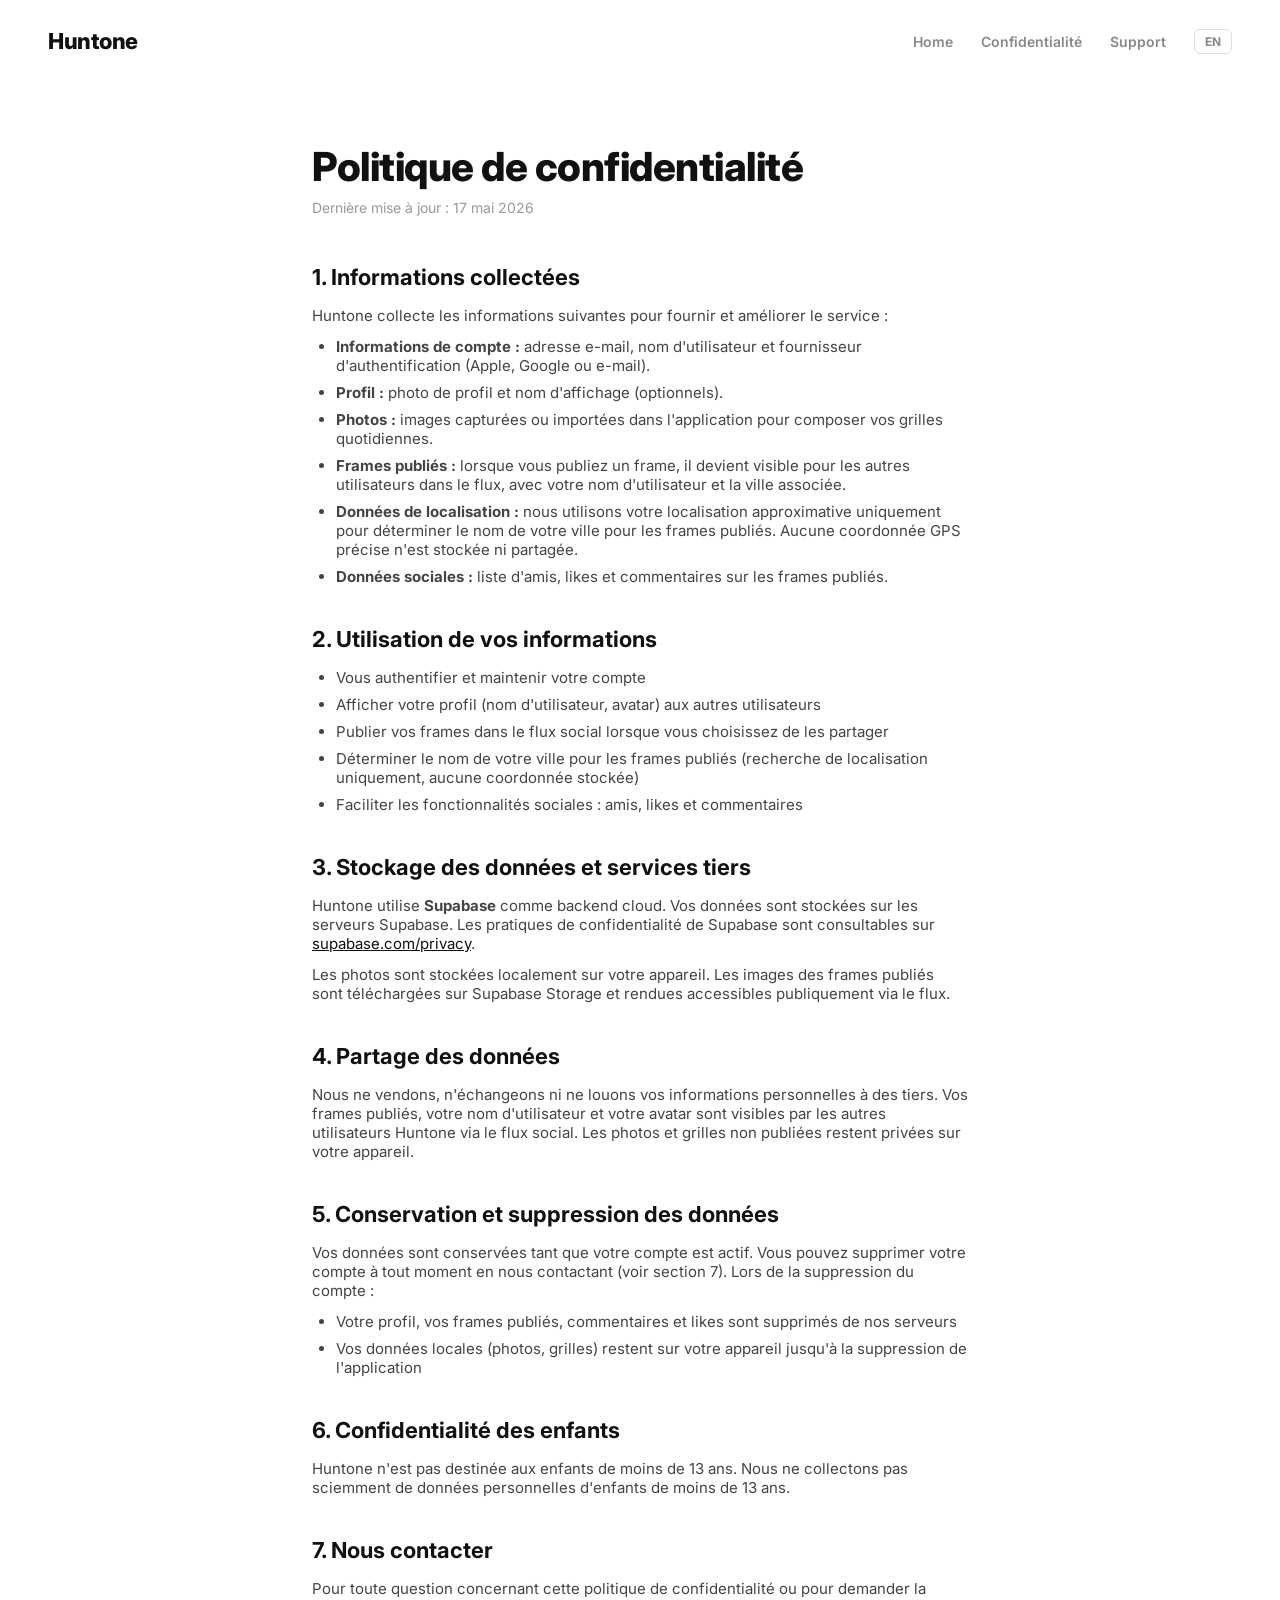
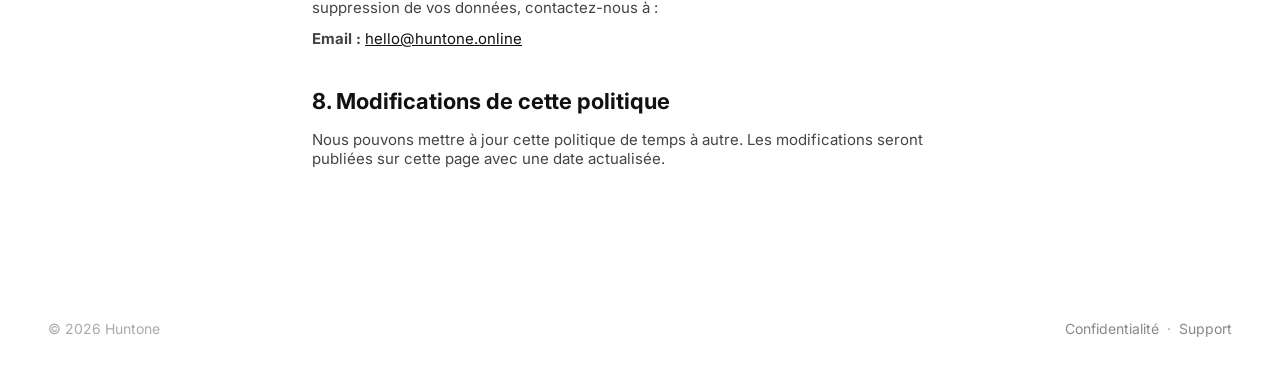
==== commit 6d746f88: "Bilingual FR/EN site: index, privacy policy, support with language toggle" ====
--- a/privacy.html
+++ b/privacy.html
@@ -1,90 +1,157 @@
 <!DOCTYPE html>
-<html lang="en">
+<html lang="fr">
 <head>
     <meta charset="UTF-8">
     <meta name="viewport" content="width=device-width, initial-scale=1.0">
-    <title>Privacy Policy — Huntone</title>
-    <meta name="description" content="Huntone privacy policy. Learn how we handle your data.">
+    <title>Politique de confidentialité — Huntone</title>
+    <meta name="description" content="Politique de confidentialité Huntone. Découvrez comment nous traitons vos données.">
     <link rel="stylesheet" href="style.css">
+    <link rel="icon" href="icon-1024.png">
     <link href="https://fonts.googleapis.com/css2?family=Inter:wght@400;500;600;700;800&display=swap" rel="stylesheet">
 </head>
 <body>
-    <nav>
+    <header>
         <a href="/" class="logo">Huntone</a>
-        <div class="nav-links">
+        <nav>
             <a href="/">Home</a>
-            <a href="/privacy">Privacy</a>
-            <a href="/support">Support</a>
-        </div>
-    </nav>
+            <a href="/privacy.html" data-fr="Confidentialité" data-en="Privacy">Confidentialité</a>
+            <a href="/support.html" data-fr="Support" data-en="Support">Support</a>
+            <button id="langToggle" class="lang-toggle" aria-label="Toggle language">EN</button>
+        </nav>
+    </header>
 
     <main class="legal-page">
-        <h1>Privacy Policy</h1>
-        <p class="last-updated">Last updated: May 16, 2026</p>
+        <h1 lang="fr">Politique de confidentialité</h1>
+        <h1 lang="en">Privacy Policy</h1>
+        <p class="last-updated" lang="fr">Dernière mise à jour : 17 mai 2026</p>
+        <p class="last-updated" lang="en">Last updated: May 17, 2026</p>
 
         <section>
-            <h2>1. Information We Collect</h2>
-            <p>Huntone collects the following information to provide and improve the service:</p>
+            <h2 lang="fr">1. Informations collectées</h2>
+            <h2 lang="en">1. Information We Collect</h2>
+            <p lang="fr">Huntone collecte les informations suivantes pour fournir et améliorer le service :</p>
+            <p lang="en">Huntone collects the following information to provide and improve the service:</p>
             <ul>
-                <li><strong>Account information:</strong> Email address, username, and authentication provider (Apple, Google, or email).</li>
-                <li><strong>Profile information:</strong> Avatar image and display name (optional).</li>
-                <li><strong>Photos:</strong> Images you capture or upload within the app to compose your daily grid frames.</li>
-                <li><strong>Published frames:</strong> When you choose to publish a frame, it becomes visible to other users in the social feed, along with your username and the city associated with the frame.</li>
-                <li><strong>Location data:</strong> We use your approximate location solely to determine your city name for published frames. Precise GPS coordinates are never stored or shared.</li>
-                <li><strong>Social data:</strong> Friends list, likes, and comments you make on published frames.</li>
+                <li lang="fr"><strong>Informations de compte :</strong> adresse e-mail, nom d'utilisateur et fournisseur d'authentification (Apple, Google ou e-mail).</li>
+                <li lang="en"><strong>Account information:</strong> email address, username, and authentication provider (Apple, Google, or email).</li>
+                <li lang="fr"><strong>Profil :</strong> photo de profil et nom d'affichage (optionnels).</li>
+                <li lang="en"><strong>Profile information:</strong> avatar image and display name (optional).</li>
+                <li lang="fr"><strong>Photos :</strong> images capturées ou importées dans l'application pour composer vos grilles quotidiennes.</li>
+                <li lang="en"><strong>Photos:</strong> images you capture or upload within the app to compose your daily grid frames.</li>
+                <li lang="fr"><strong>Frames publiés :</strong> lorsque vous publiez un frame, il devient visible pour les autres utilisateurs dans le flux, avec votre nom d'utilisateur et la ville associée.</li>
+                <li lang="en"><strong>Published frames:</strong> when you choose to publish a frame, it becomes visible to other users in the social feed, along with your username and the city associated with the frame.</li>
+                <li lang="fr"><strong>Données de localisation :</strong> nous utilisons votre localisation approximative uniquement pour déterminer le nom de votre ville pour les frames publiés. Aucune coordonnée GPS précise n'est stockée ni partagée.</li>
+                <li lang="en"><strong>Location data:</strong> we use your approximate location solely to determine your city name for published frames. Precise GPS coordinates are never stored or shared.</li>
+                <li lang="fr"><strong>Données sociales :</strong> liste d'amis, likes et commentaires sur les frames publiés.</li>
+                <li lang="en"><strong>Social data:</strong> friends list, likes, and comments you make on published frames.</li>
             </ul>
         </section>
 
         <section>
-            <h2>2. How We Use Your Information</h2>
+            <h2 lang="fr">2. Utilisation de vos informations</h2>
+            <h2 lang="en">2. How We Use Your Information</h2>
             <ul>
-                <li>To authenticate you and maintain your account</li>
-                <li>To display your profile (username, avatar) to other users</li>
-                <li>To publish your frames in the social feed when you choose to share them</li>
-                <li>To determine your city name for published frames (location lookup only, no coordinates stored)</li>
-                <li>To facilitate social features: friends, likes, and comments</li>
+                <li lang="fr">Vous authentifier et maintenir votre compte</li>
+                <li lang="en">To authenticate you and maintain your account</li>
+                <li lang="fr">Afficher votre profil (nom d'utilisateur, avatar) aux autres utilisateurs</li>
+                <li lang="en">To display your profile (username, avatar) to other users</li>
+                <li lang="fr">Publier vos frames dans le flux social lorsque vous choisissez de les partager</li>
+                <li lang="en">To publish your frames in the social feed when you choose to share them</li>
+                <li lang="fr">Déterminer le nom de votre ville pour les frames publiés (recherche de localisation uniquement, aucune coordonnée stockée)</li>
+                <li lang="en">To determine your city name for published frames (location lookup only, no coordinates stored)</li>
+                <li lang="fr">Faciliter les fonctionnalités sociales : amis, likes et commentaires</li>
+                <li lang="en">To facilitate social features: friends, likes, and comments</li>
             </ul>
         </section>
 
         <section>
-            <h2>3. Data Storage & Third-Party Services</h2>
-            <p>Huntone uses <strong>Supabase</strong> as its cloud backend provider. Your data is stored on Supabase servers. Supabase's privacy practices can be reviewed at <a href="https://supabase.com/privacy" target="_blank" rel="noopener">supabase.com/privacy</a>.</p>
-            <p>Photos are stored locally on your device. Published frame images are uploaded to Supabase Storage and made publicly accessible via the feed.</p>
+            <h2 lang="fr">3. Stockage des données et services tiers</h2>
+            <h2 lang="en">3. Data Storage & Third-Party Services</h2>
+            <p lang="fr">Huntone utilise <strong>Supabase</strong> comme backend cloud. Vos données sont stockées sur les serveurs Supabase. Les pratiques de confidentialité de Supabase sont consultables sur <a href="https://supabase.com/privacy" target="_blank" rel="noopener">supabase.com/privacy</a>.</p>
+            <p lang="en">Huntone uses <strong>Supabase</strong> as its cloud backend provider. Your data is stored on Supabase servers. Supabase's privacy practices can be reviewed at <a href="https://supabase.com/privacy" target="_blank" rel="noopener">supabase.com/privacy</a>.</p>
+            <p lang="fr">Les photos sont stockées localement sur votre appareil. Les images des frames publiés sont téléchargées sur Supabase Storage et rendues accessibles publiquement via le flux.</p>
+            <p lang="en">Photos are stored locally on your device. Published frame images are uploaded to Supabase Storage and made publicly accessible via the feed.</p>
         </section>
 
         <section>
-            <h2>4. Data Sharing</h2>
-            <p>We do not sell, trade, or rent your personal information to third parties. Your published frames, username, and avatar are visible to other Huntone users through the social feed. Unpublished photos and grids remain private on your device.</p>
+            <h2 lang="fr">4. Partage des données</h2>
+            <h2 lang="en">4. Data Sharing</h2>
+            <p lang="fr">Nous ne vendons, n'échangeons ni ne louons vos informations personnelles à des tiers. Vos frames publiés, votre nom d'utilisateur et votre avatar sont visibles par les autres utilisateurs Huntone via le flux social. Les photos et grilles non publiées restent privées sur votre appareil.</p>
+            <p lang="en">We do not sell, trade, or rent your personal information to third parties. Your published frames, username, and avatar are visible to other Huntone users through the social feed. Unpublished photos and grids remain private on your device.</p>
         </section>
 
         <section>
-            <h2>5. Data Retention & Deletion</h2>
-            <p>Your data is retained as long as your account is active. You can delete your account at any time by contacting us (see Section 7). Upon account deletion:</p>
+            <h2 lang="fr">5. Conservation et suppression des données</h2>
+            <h2 lang="en">5. Data Retention & Deletion</h2>
+            <p lang="fr">Vos données sont conservées tant que votre compte est actif. Vous pouvez supprimer votre compte à tout moment en nous contactant (voir section 7). Lors de la suppression du compte :</p>
+            <p lang="en">Your data is retained as long as your account is active. You can delete your account at any time by contacting us (see Section 7). Upon account deletion:</p>
             <ul>
-                <li>Your profile, published frames, comments, and likes are removed from our servers</li>
-                <li>Your local data (photos, grids) remains on your device until you delete the app</li>
+                <li lang="fr">Votre profil, vos frames publiés, commentaires et likes sont supprimés de nos serveurs</li>
+                <li lang="en">Your profile, published frames, comments, and likes are removed from our servers</li>
+                <li lang="fr">Vos données locales (photos, grilles) restent sur votre appareil jusqu'à la suppression de l'application</li>
+                <li lang="en">Your local data (photos, grids) remains on your device until you delete the app</li>
             </ul>
         </section>
 
         <section>
-            <h2>6. Children's Privacy</h2>
-            <p>Huntone is not intended for children under 13 years of age. We do not knowingly collect personal information from children under 13.</p>
+            <h2 lang="fr">6. Confidentialité des enfants</h2>
+            <h2 lang="en">6. Children's Privacy</h2>
+            <p lang="fr">Huntone n'est pas destinée aux enfants de moins de 13 ans. Nous ne collectons pas sciemment de données personnelles d'enfants de moins de 13 ans.</p>
+            <p lang="en">Huntone is not intended for children under 13 years of age. We do not knowingly collect personal information from children under 13.</p>
         </section>
 
         <section>
-            <h2>7. Contact Us</h2>
-            <p>If you have questions about this Privacy Policy or wish to delete your data, contact us at:</p>
-            <p><strong>Email:</strong> <a href="mailto:richard.nakarmi5@gmail.com">richard.nakarmi5@gmail.com</a></p>
+            <h2 lang="fr">7. Nous contacter</h2>
+            <h2 lang="en">7. Contact Us</h2>
+            <p lang="fr">Pour toute question concernant cette politique de confidentialité ou pour demander la suppression de vos données, contactez-nous à :</p>
+            <p lang="en">If you have questions about this Privacy Policy or wish to delete your data, contact us at:</p>
+            <p><strong>Email :</strong> <a href="mailto:hello@huntone.online">hello@huntone.online</a></p>
         </section>
 
         <section>
-            <h2>8. Changes to This Policy</h2>
-            <p>We may update this policy from time to time. Changes will be posted on this page with an updated date.</p>
+            <h2 lang="fr">8. Modifications de cette politique</h2>
+            <h2 lang="en">8. Changes to This Policy</h2>
+            <p lang="fr">Nous pouvons mettre à jour cette politique de temps à autre. Les modifications seront publiées sur cette page avec une date actualisée.</p>
+            <p lang="en">We may update this policy from time to time. Changes will be posted on this page with an updated date.</p>
         </section>
     </main>
 
     <footer>
-        <p>&copy; 2026 Huntone. All rights reserved.</p>
+        <span>&copy; 2026 Huntone</span>
+        <span>
+            <a href="/privacy.html" data-fr="Confidentialité" data-en="Privacy">Confidentialité</a>
+            &nbsp;·&nbsp;
+            <a href="/support.html" data-fr="Support" data-en="Support">Support</a>
+        </span>
     </footer>
+
+    <script>
+        const toggle = document.getElementById('langToggle');
+        const html = document.documentElement;
+        let lang = localStorage.getItem('huntone-lang') || 'fr';
+        html.lang = lang;
+        toggle.textContent = lang === 'fr' ? 'EN' : 'FR';
+        updateLang(lang);
+
+        toggle.addEventListener('click', () => {
+            lang = lang === 'fr' ? 'en' : 'fr';
+            html.lang = lang;
+            toggle.textContent = lang === 'fr' ? 'EN' : 'FR';
+            localStorage.setItem('huntone-lang', lang);
+            updateLang(lang);
+        });
+
+        function updateLang(lang) {
+            document.querySelectorAll('[lang]').forEach(el => {
+                el.style.display = el.lang === lang ? '' : 'none';
+            });
+            document.querySelectorAll('[data-fr]').forEach(el => {
+                el.textContent = lang === 'fr' ? el.dataset.fr : el.dataset.en;
+            });
+            document.title = lang === 'fr'
+                ? 'Politique de confidentialité — Huntone'
+                : 'Privacy Policy — Huntone';
+        }
+    </script>
 </body>
 </html>
--- a/style.css
+++ b/style.css
@@ -26,7 +26,7 @@
     letter-spacing: -0.5px;
 }
 
-nav { display: flex; gap: 28px; }
+nav { display: flex; gap: 28px; align-items: center; }
 
 nav a {
     color: #888;
@@ -36,6 +36,26 @@
     transition: color .15s;
 }
 nav a:hover { color: #111; }
+
+.lang-toggle {
+    background: none;
+    border: 1.5px solid #ddd;
+    border-radius: 6px;
+    padding: 4px 10px;
+    font-size: 12px;
+    font-weight: 700;
+    color: #888;
+    cursor: pointer;
+    font-family: inherit;
+    transition: all .15s;
+}
+.lang-toggle:hover {
+    border-color: #111;
+    color: #111;
+}
+
+html[lang="fr"] [lang="en"] { display: none; }
+html[lang="en"] [lang="fr"] { display: none; }
 
 /* ── Hero ───────────────────────────── */
 
